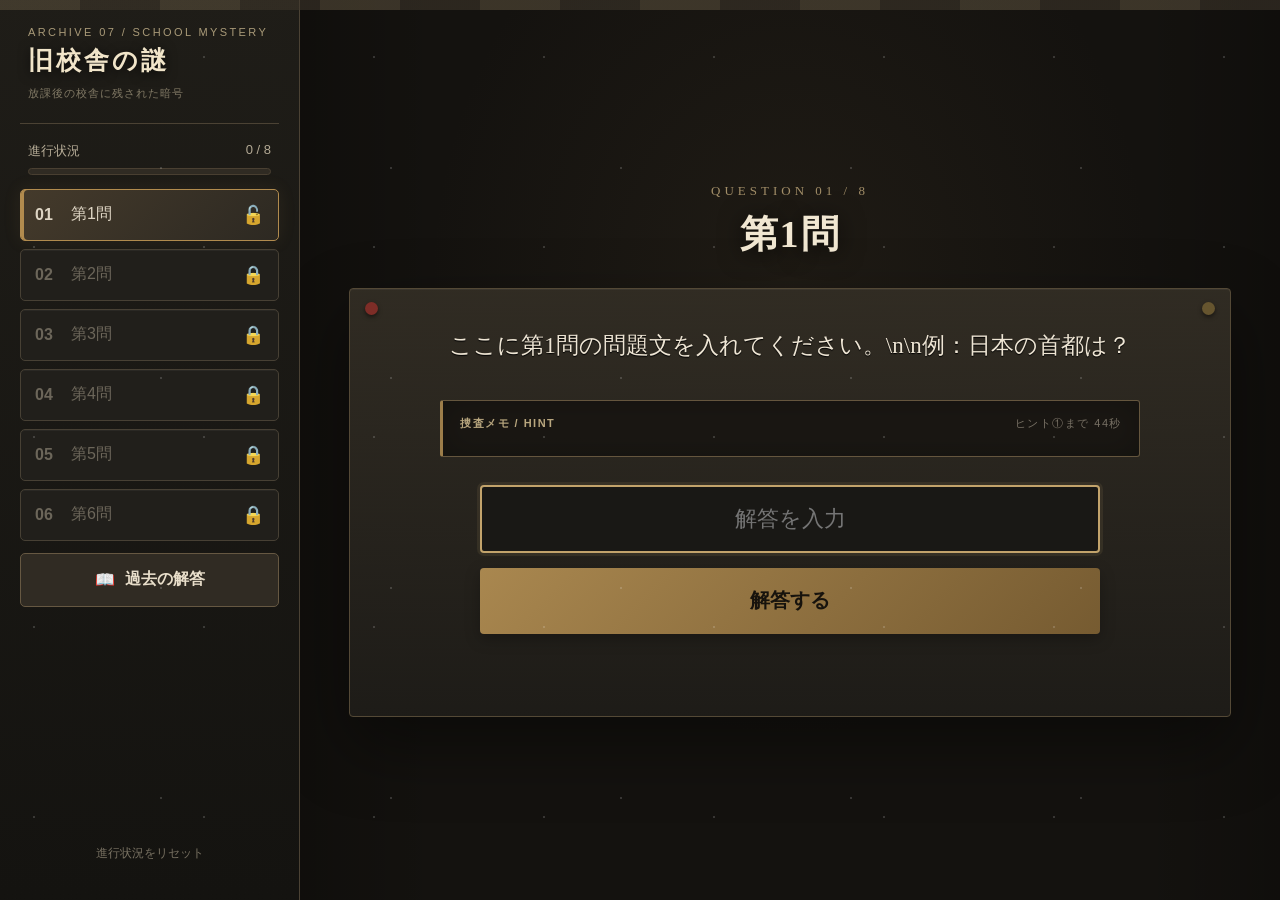
==== index.html @ 762f6b86 "タイトルとサブタイトルを更新し、ヒント機能を追加" ====
<!DOCTYPE html>
<html lang="ja">
<head>
  <meta charset="UTF-8">
  <meta name="viewport" content="width=device-width, initial-scale=1.0, viewport-fit=cover">
  <meta name="apple-mobile-web-app-capable" content="yes">
  <title>旧校舎の謎 — 学園ミステリー脱出ゲーム</title>
  <link rel="stylesheet" href="style.css">
</head>
<body>
  <div class="app">

    <!-- 左サイドバー -->
    <aside class="sidebar">
      <div class="sidebar-title">
        <div class="small-title">ARCHIVE 07 / SCHOOL MYSTERY</div>
        <h1>旧校舎の謎</h1>
        <div class="school-subtitle">放課後の校舎に残された暗号</div>
      </div>

      <div class="progress">
        <div class="progress-text">
          <span>進行状況</span>
          <span id="progressText">0 / 8</span>
        </div>
        <div class="progress-bar">
          <div id="progressBar"></div>
        </div>
      </div>

      <nav id="questionList" class="question-list">
        <!-- JavaScriptで生成 -->
      </nav>

      <button id="answersButton" class="sidebar-button">
        <span>📖</span>
        <span>過去の解答</span>
      </button>

      <button id="resetButton" class="reset-button">
        進行状況をリセット
      </button>
    </aside>

    <!-- メイン画面 -->
    <main class="main">
      <div id="content" class="content">
        <!-- JavaScriptで表示 -->
      </div>
    </main>

  </div>

  <div id="toast" class="toast"></div>

  <script src="script.js"></script>
</body>
</html>
---- style.css ----
* {
  box-sizing: border-box;
  -webkit-tap-highlight-color: transparent;
}

html,
body {
  margin: 0;
  width: 100%;
  height: 100%;
  overflow: hidden;
}

body {
  font-family:
    -apple-system,
    BlinkMacSystemFont,
    "Helvetica Neue",
    "Hiragino Kaku Gothic ProN",
    "Yu Gothic",
    "Meiryo",
    sans-serif;
  background: #11100e;
  color: #f3f5f4;
}

button,
input {
  font: inherit;
}

button {
  cursor: pointer;
  touch-action: manipulation;
}

.app {
  display: flex;
  width: 100vw;
  height: 100vh;
  height: 100dvh;
}

/* =========================
   サイドバー
========================= */

.sidebar {
  width: 290px;
  min-width: 290px;
  height: 100%;
  padding: 28px 20px 20px;
  background: #171d1d;
  border-right: 1px solid #303939;
  display: flex;
  flex-direction: column;
  overflow-y: auto;
}

.sidebar-title {
  padding: 0 8px 22px;
  border-bottom: 1px solid #303939;
}

.small-title {
  font-size: 11px;
  letter-spacing: 2px;
  color: #8d9a98;
  margin-bottom: 6px;
}

.sidebar-title h1 {
  margin: 0;
  font-size: 25px;
  letter-spacing: 2px;
}

.progress {
  padding: 18px 8px 14px;
}

.progress-text {
  display: flex;
  justify-content: space-between;
  color: #aeb9b7;
  font-size: 13px;
  margin-bottom: 8px;
}

.progress-bar {
  height: 7px;
  border-radius: 10px;
  background: #303939;
  overflow: hidden;
}

#progressBar {
  height: 100%;
  width: 0%;
  background: #55c995;
  border-radius: 10px;
  transition: width 0.3s ease;
}

.question-list {
  display: flex;
  flex-direction: column;
  gap: 7px;
}

.question-button {
  width: 100%;
  min-height: 52px;
  padding: 0 14px;
  border: 1px solid #343e3d;
  border-radius: 10px;
  background: #202727;
  color: #e9eeee;
  display: flex;
  align-items: center;
  gap: 11px;
  text-align: left;
  transition: 0.15s;
}

.question-button:active:not(:disabled) {
  transform: scale(0.98);
}

.question-button.selected {
  border-color: #55c995;
  background: #20352e;
}

.question-button.locked {
  color: #6f7a78;
  background: #1b2020;
  cursor: not-allowed;
}

.question-number {
  width: 25px;
  font-weight: 700;
}

.question-status {
  margin-left: auto;
  font-size: 18px;
}

.sidebar-button,
.reset-button {
  width: 100%;
  min-height: 54px;
  border-radius: 10px;
  margin-top: 12px;
}

.sidebar-button {
  border: 1px solid #52615e;
  background: #293231;
  color: #f0f4f3;
  display: flex;
  align-items: center;
  justify-content: center;
  gap: 10px;
  font-weight: 600;
}

.sidebar-button:active {
  transform: scale(0.98);
}

.reset-button {
  margin-top: auto;
  border: none;
  background: transparent;
  color: #788481;
  font-size: 12px;
}

/* =========================
   メイン
========================= */

.main {
  flex: 1;
  height: 100%;
  overflow-y: auto;
  background:
    radial-gradient(circle at 50% 35%, #1b2423 0%, #101414 58%);
}

.content {
  width: min(850px, 90%);
  min-height: 100%;
  margin: 0 auto;
  padding: 50px 0;
  display: flex;
  flex-direction: column;
  justify-content: center;
}

.question-header {
  text-align: center;
  margin-bottom: 35px;
}

.question-label {
  font-size: 13px;
  letter-spacing: 3px;
  color: #7f8d89;
  margin-bottom: 10px;
}

.question-title {
  margin: 0;
  font-size: 38px;
  letter-spacing: 2px;
}

.solved-label {
  display: inline-block;
  margin-top: 14px;
  padding: 7px 15px;
  border-radius: 30px;
  background: #1d4a39;
  color: #73e0ae;
  font-size: 14px;
  font-weight: 700;
}

.question-card {
  border: 1px solid #303b39;
  border-radius: 18px;
  background: rgba(25, 32, 32, 0.9);
  padding: 35px 42px;
  box-shadow: 0 20px 60px rgba(0, 0, 0, 0.2);
}

.problem {
  white-space: pre-wrap;
  text-align: center;
  font-size: 23px;
  line-height: 1.9;
  margin: 0 0 32px;
}

.answer-area {
  max-width: 620px;
  margin: 0 auto;
}

.answer-input {
  width: 100%;
  height: 68px;
  padding: 0 20px;
  border-radius: 12px;
  border: 2px solid #495653;
  outline: none;
  background: #111717;
  color: #ffffff;
  font-size: 22px;
  text-align: center;
}

.answer-input:focus {
  border-color: #55c995;
}

.answer-input:disabled {
  opacity: 1;
  border-color: #55c995;
  background: #17221f;
  color: #eafff4;
  cursor: not-allowed;
}

.submit-button {
  width: 100%;
  height: 66px;
  margin-top: 15px;
  border: none;
  border-radius: 12px;
  background: #55c995;
  color: #07120d;
  font-size: 20px;
  font-weight: 800;
}

.submit-button:active {
  transform: scale(0.985);
}

.submit-button:disabled {
  background: #31483e;
  color: #84968e;
  cursor: not-allowed;
}

.message {
  min-height: 30px;
  margin-top: 17px;
  text-align: center;
  font-size: 16px;
  font-weight: 700;
}

.message.correct {
  color: #6ee5a9;
}

.message.incorrect {
  color: #ff9d9d;
}

.next-button {
  display: block;
  width: 100%;
  height: 62px;
  margin-top: 16px;
  border: 1px solid #55c995;
  border-radius: 12px;
  background: #20352e;
  color: #82e7b4;
  font-size: 18px;
  font-weight: 700;
}

.next-button:active {
  transform: scale(0.985);
}

/* =========================
   過去の解答
========================= */

.answers-page {
  justify-content: flex-start;
}

.page-title {
  text-align: center;
  font-size: 34px;
  margin: 0 0 30px;
}

.answers-list {
  display: flex;
  flex-direction: column;
  gap: 12px;
}

.answer-record {
  padding: 20px 24px;
  border: 1px solid #303b39;
  border-radius: 12px;
  background: #192020;
}

.answer-record-title {
  color: #8f9d99;
  font-size: 13px;
  margin-bottom: 8px;
}

.answer-record-value {
  font-size: 20px;
  font-weight: 700;
  word-break: break-word;
}

.empty-answers {
  text-align: center;
  color: #87918f;
  padding: 60px 20px;
  font-size: 18px;
}

/* =========================
   クリア画面
========================= */

.clear-page {
  text-align: center;
}

.clear-icon {
  font-size: 70px;
  margin-bottom: 15px;
}

.clear-title {
  font-size: 48px;
  margin: 0 0 15px;
  letter-spacing: 4px;
}

.clear-text {
  font-size: 20px;
  line-height: 1.8;
  color: #b8c2bf;
}

/* =========================
   Toast
========================= */

.toast {
  position: fixed;
  left: 50%;
  bottom: 35px;
  transform: translate(-50%, 20px);
  padding: 13px 22px;
  border-radius: 30px;
  background: #293331;
  color: #fff;
  border: 1px solid #465551;
  opacity: 0;
  pointer-events: none;
  transition: 0.25s;
  z-index: 100;
}

.toast.show {
  opacity: 1;
  transform: translate(-50%, 0);
}

/* =========================
   iPad
========================= */

@media (max-width: 900px) {
  .sidebar {
    width: 245px;
    min-width: 245px;
    padding-left: 14px;
    padding-right: 14px;
  }

  .content {
    width: 92%;
  }

  .question-card {
    padding: 28px;
  }

  .question-title {
    font-size: 32px;
  }

  .problem {
    font-size: 20px;
  }
}

/* 縦向きでも一応使用可能 */
@media (orientation: portrait) {
  .sidebar {
    width: 220px;
    min-width: 220px;
  }

  .content {
    padding: 30px 0;
  }

  .question-card {
    padding: 24px;
  }

  .problem {
    font-size: 18px;
  }
}


/* =========================================================
   脱出ゲーム演出アニメーション
========================================================= */

/* ページ切り替え */
.content.page-enter {
  animation: pageEnter 0.42s cubic-bezier(.2,.8,.2,1);
}

@keyframes pageEnter {
  from {
    opacity: 0;
    transform: translateY(18px) scale(.985);
  }
  to {
    opacity: 1;
    transform: translateY(0) scale(1);
  }
}

/* 問題カード登場 */
.question-card.card-enter {
  animation: cardEnter 0.5s cubic-bezier(.16,1,.3,1);
}

@keyframes cardEnter {
  from {
    opacity: 0;
    transform: translateY(28px) scale(.97);
  }
  to {
    opacity: 1;
    transform: translateY(0) scale(1);
  }
}

/* 問題一覧ボタン */
.question-button {
  position: relative;
  overflow: hidden;
}

.question-button::after {
  content: "";
  position: absolute;
  inset: 0;
  background: rgba(255,255,255,.06);
  transform: translateX(-110%);
  transition: transform .25s ease;
}

.question-button:active::after {
  transform: translateX(0);
}

.question-button.just-unlocked {
  animation: unlockButton 0.8s cubic-bezier(.2,1.5,.4,1);
}

@keyframes unlockButton {
  0% {
    transform: scale(.88);
    opacity: .35;
  }
  45% {
    transform: scale(1.08);
  }
  70% {
    transform: scale(.96);
  }
  100% {
    transform: scale(1);
    opacity: 1;
  }
}

/* ロックアイコンの揺れ */
.lock-shake {
  animation: lockShake .65s ease;
}

@keyframes lockShake {
  0%, 100% { transform: rotate(0); }
  15% { transform: rotate(-16deg); }
  30% { transform: rotate(13deg); }
  45% { transform: rotate(-10deg); }
  60% { transform: rotate(7deg); }
  75% { transform: rotate(-3deg); }
}

/* 解錠演出 */
.unlock-overlay {
  position: fixed;
  inset: 0;
  z-index: 200;
  display: flex;
  align-items: center;
  justify-content: center;
  background: rgba(5, 10, 9, .78);
  backdrop-filter: blur(7px);
  animation: overlayIn .25s ease;
}

.unlock-overlay.hide {
  animation: overlayOut .35s ease forwards;
}

@keyframes overlayIn {
  from { opacity: 0; }
  to { opacity: 1; }
}

@keyframes overlayOut {
  from { opacity: 1; }
  to { opacity: 0; }
}

.unlock-box {
  position: relative;
  width: min(520px, 82vw);
  padding: 42px 35px 38px;
  border: 1px solid #4f8c73;
  border-radius: 22px;
  background: linear-gradient(145deg, #17241f, #111817);
  box-shadow:
    0 0 0 1px rgba(85,201,149,.08),
    0 30px 100px rgba(0,0,0,.55),
    0 0 70px rgba(85,201,149,.13);
  text-align: center;
  animation: unlockBox .65s cubic-bezier(.16,1.4,.3,1);
}

@keyframes unlockBox {
  0% {
    opacity: 0;
    transform: scale(.65) translateY(30px);
  }
  60% {
    transform: scale(1.06) translateY(-4px);
  }
  100% {
    opacity: 1;
    transform: scale(1) translateY(0);
  }
}

.unlock-lock {
  position: relative;
  width: 92px;
  height: 110px;
  margin: 0 auto 20px;
}

.lock-body {
  position: absolute;
  left: 17px;
  bottom: 4px;
  width: 58px;
  height: 56px;
  border-radius: 9px;
  background: linear-gradient(145deg, #c7a95d, #80652b);
  box-shadow: inset 0 3px 5px rgba(255,255,255,.3);
}

.lock-shackle {
  position: absolute;
  left: 29px;
  top: 5px;
  width: 34px;
  height: 55px;
  border: 8px solid #b8964d;
  border-bottom: 0;
  border-radius: 20px 20px 0 0;
  transform-origin: 50% 100%;
}

.unlock-lock.open .lock-shackle {
  animation: shackleOpen .65s cubic-bezier(.16,1.3,.3,1) forwards;
}

@keyframes shackleOpen {
  0% {
    transform: rotate(0) translate(0,0);
  }
  55% {
    transform: rotate(-22deg) translate(-1px,-3px);
  }
  100% {
    transform: rotate(-42deg) translate(-5px,-13px);
  }
}

.lock-keyhole {
  position: absolute;
  left: 42px;
  top: 68px;
  width: 8px;
  height: 15px;
  border-radius: 6px;
  background: #263027;
}

.unlock-spark {
  position: absolute;
  inset: -35px;
  pointer-events: none;
}

.unlock-spark span {
  position: absolute;
  left: 50%;
  top: 50%;
  width: 5px;
  height: 18px;
  border-radius: 5px;
  background: #8af0bd;
  opacity: 0;
}

.unlock-spark span:nth-child(1) { --r: 0deg; transform: rotate(0deg) translateY(-75px); }
.unlock-spark span:nth-child(2) { --r: 45deg; transform: rotate(45deg) translateY(-75px); }
.unlock-spark span:nth-child(3) { --r: 90deg; transform: rotate(90deg) translateY(-75px); }
.unlock-spark span:nth-child(4) { --r: 135deg; transform: rotate(135deg) translateY(-75px); }
.unlock-spark span:nth-child(5) { --r: 180deg; transform: rotate(180deg) translateY(-75px); }
.unlock-spark span:nth-child(6) { --r: 225deg; transform: rotate(225deg) translateY(-75px); }
.unlock-spark span:nth-child(7) { --r: 270deg; transform: rotate(270deg) translateY(-75px); }
.unlock-spark span:nth-child(8) { --r: 315deg; transform: rotate(315deg) translateY(-75px); }

.unlock-spark.play span {
  animation: spark .7s ease-out forwards;
}

@keyframes spark {
  0% {
    opacity: 0;
    transform-origin: 0 75px;
  }
  25% {
    opacity: 1;
  }
  100% {
    opacity: 0;
    transform: rotate(var(--r, 0deg)) translateY(-105px);
  }
}

.unlock-title {
  margin: 0;
  color: #86e9b5;
  font-size: 30px;
  letter-spacing: 3px;
}

.unlock-subtitle {
  margin: 12px 0 0;
  color: #c3ceca;
  font-size: 17px;
}

.unlock-next {
  margin-top: 25px;
  color: #778681;
  font-size: 13px;
}

/* 正解時のカード発光 */
.question-card.correct-flash {
  animation: correctFlash .65s ease;
}

@keyframes correctFlash {
  0% {
    box-shadow: 0 0 0 rgba(85,201,149,0);
  }
  35% {
    box-shadow:
      0 0 0 2px rgba(85,201,149,.55),
      0 0 55px rgba(85,201,149,.35);
  }
  100% {
    box-shadow: 0 20px 60px rgba(0,0,0,.2);
  }
}

/* 正解マーク */
.solved-label {
  animation: solvedPop .45s cubic-bezier(.2,1.5,.4,1);
}

@keyframes solvedPop {
  from {
    opacity: 0;
    transform: scale(.5);
  }
  to {
    opacity: 1;
    transform: scale(1);
  }
}

/* 不正解時の揺れ */
.answer-area.wrong {
  animation: wrongShake .38s ease;
}

@keyframes wrongShake {
  0%,100% { transform: translateX(0); }
  20% { transform: translateX(-10px); }
  40% { transform: translateX(9px); }
  60% { transform: translateX(-6px); }
  80% { transform: translateX(4px); }
}

/* 解答確定時の入力欄 */
.answer-input.locked-success {
  animation: inputLock .5s ease;
}

@keyframes inputLock {
  0% { transform: scale(1); }
  45% { transform: scale(1.025); }
  100% { transform: scale(1); }
}

/* 次へボタン */
.next-button {
  animation: nextAppear .45s .1s both cubic-bezier(.2,1.4,.4,1);
}

@keyframes nextAppear {
  from {
    opacity: 0;
    transform: translateY(12px);
  }
  to {
    opacity: 1;
    transform: translateY(0);
  }
}

/* 全問クリア */
.clear-page {
  animation: clearIn .8s cubic-bezier(.16,1,.3,1);
}

@keyframes clearIn {
  from {
    opacity: 0;
    transform: scale(.88);
  }
  to {
    opacity: 1;
    transform: scale(1);
  }
}

.clear-icon {
  animation: clearUnlock 1s cubic-bezier(.16,1.5,.3,1);
}

@keyframes clearUnlock {
  0% { transform: rotate(-20deg) scale(.3); opacity: 0; }
  50% { transform: rotate(12deg) scale(1.15); opacity: 1; }
  100% { transform: rotate(0) scale(1); }
}

/* 小さなパーティクル */
.clear-page::before,
.clear-page::after {
  content: "✦";
  position: fixed;
  color: #72e4ac;
  font-size: 25px;
  animation: floatParticle 2.5s ease-in-out infinite;
}

.clear-page::before {
  left: 25%;
  top: 28%;
}

.clear-page::after {
  right: 25%;
  top: 40%;
  animation-delay: .8s;
}

@keyframes floatParticle {
  0%,100% {
    opacity: .2;
    transform: translateY(0) rotate(0);
  }
  50% {
    opacity: 1;
    transform: translateY(-22px) rotate(25deg);
  }
}

/* 動きを減らす設定の端末にも配慮 */
@media (prefers-reduced-motion: reduce) {
  *,
  *::before,
  *::after {
    animation-duration: .01ms !important;
    animation-iteration-count: 1 !important;
    transition-duration: .01ms !important;
  }
}


/* =========================================================
   SCHOOL MYSTERY THEME — 旧校舎・放課後
========================================================= */
body {
  color: #efe8d8;
  background:
    radial-gradient(circle at 76% 22%, rgba(130, 105, 55, .12), transparent 24%),
    linear-gradient(rgba(20,18,15,.78), rgba(14,13,12,.92)),
    repeating-linear-gradient(0deg, rgba(255,255,255,.018) 0 1px, transparent 1px 5px),
    #15130f;
}

.app {
  position: relative;
}

.app::before {
  content: "";
  position: fixed;
  inset: 0;
  pointer-events: none;
  z-index: 50;
  opacity: .16;
  background:
    radial-gradient(circle at 20% 30%, #fff 0 1px, transparent 1.5px),
    radial-gradient(circle at 70% 80%, #fff 0 1px, transparent 1.5px);
  background-size: 170px 190px, 230px 210px;
  mix-blend-mode: screen;
}

.sidebar {
  width: 300px;
  min-width: 300px;
  padding: 26px 20px 20px;
  background:
    linear-gradient(180deg, rgba(31,29,24,.98), rgba(20,19,16,.98)),
    repeating-linear-gradient(90deg, rgba(255,255,255,.02) 0 2px, transparent 2px 7px);
  border-right: 1px solid #4b4234;
  box-shadow: 12px 0 35px rgba(0,0,0,.24);
}

.sidebar-title {
  padding: 0 8px 20px;
  border-bottom: 1px solid #4b4234;
}

.small-title {
  color: #a99a78;
  letter-spacing: 2.4px;
}

.sidebar-title h1 {
  color: #f1e5c9;
  font-family: Georgia, "Yu Mincho", serif;
  letter-spacing: 3px;
  text-shadow: 0 2px 12px rgba(0,0,0,.7);
}

.school-subtitle {
  margin-top: 8px;
  color: #817965;
  font-size: 11px;
  letter-spacing: 1px;
  line-height: 1.6;
}

.progress-text {
  color: #b4aa95;
}

.progress-bar {
  background: #302b23;
  border: 1px solid #4a4032;
}

#progressBar {
  background: linear-gradient(90deg, #9a7943, #c5a765);
}

.question-list {
  gap: 8px;
}

.question-button {
  border-color: #474034;
  border-radius: 5px;
  background:
    linear-gradient(135deg, rgba(48,44,36,.96), rgba(32,30,26,.96));
  color: #ded5c4;
  box-shadow: inset 0 1px rgba(255,255,255,.04);
}

.question-button.selected {
  border-color: #b18b4e;
  background: linear-gradient(135deg, #443a2b, #2d2922);
  box-shadow: inset 3px 0 #b18b4e, 0 0 18px rgba(177,139,78,.10);
}

.question-button.locked {
  color: #6c665a;
  background: #211f1b;
}

.question-status {
  filter: grayscale(.2);
}

.sidebar-button {
  border-color: #665842;
  border-radius: 5px;
  background: #302b23;
  color: #e8deca;
}

.reset-button {
  color: #777061;
}

.main {
  position: relative;
  background:
    radial-gradient(ellipse at 50% 32%, rgba(83,69,47,.18), transparent 52%),
    linear-gradient(90deg, rgba(0,0,0,.22), transparent 14%, transparent 86%, rgba(0,0,0,.22)),
    #14120f;
}

.main::before {
  content: "";
  position: fixed;
  left: 0;
  right: 0;
  top: 0;
  height: 10px;
  background: repeating-linear-gradient(90deg, #5c513e 0 80px, #40382d 80px 160px);
  opacity: .55;
  pointer-events: none;
}

.content {
  width: min(900px, 90%);
  padding: 55px 0;
}

.question-header {
  margin-bottom: 28px;
}

.question-label {
  color: #a28e68;
  letter-spacing: 4px;
  font-family: Georgia, serif;
}

.question-title {
  color: #f1e7d2;
  font-family: Georgia, "Yu Mincho", serif;
  text-shadow: 0 3px 25px rgba(0,0,0,.7);
}

.question-card {
  position: relative;
  border: 1px solid #544936;
  border-radius: 4px;
  background:
    linear-gradient(rgba(50,45,36,.94), rgba(30,28,24,.97)),
    repeating-linear-gradient(0deg, rgba(255,255,255,.025) 0 1px, transparent 1px 4px);
  box-shadow: 0 28px 70px rgba(0,0,0,.42), inset 0 1px rgba(255,255,255,.05);
}

.question-card::before,
.question-card::after {
  content: "";
  position: absolute;
  width: 13px;
  height: 13px;
  border-radius: 50%;
  background: #7d2d27;
  box-shadow: 0 2px 4px rgba(0,0,0,.5);
}
.question-card::before { top: 13px; left: 15px; }
.question-card::after { top: 13px; right: 15px; background: #66552f; }

.problem {
  color: #eee5d4;
  font-family: "Yu Mincho", "Hiragino Mincho ProN", serif;
  text-shadow: 0 1px 1px #000;
}

.answer-input {
  border-color: #665842;
  border-radius: 4px;
  background: #191815;
  color: #f4ead7;
}

.answer-input:focus {
  border-color: #c2a36b;
  box-shadow: 0 0 0 3px rgba(194,163,107,.10);
}

.answer-input:disabled {
  border-color: #8d7445;
  background: #24211b;
  color: #e9dcbf;
}

.submit-button {
  border-radius: 4px;
  background: linear-gradient(135deg, #a9874f, #765b31);
  color: #17130d;
  box-shadow: 0 5px 15px rgba(0,0,0,.25);
}

.submit-button:disabled {
  background: #48402f;
  color: #94886f;
}

.message.correct { color: #d6c184; }
.message.incorrect { color: #d98c83; }

.next-button {
  border-color: #9d7d4a;
  border-radius: 4px;
  background: #332c21;
  color: #d8bf8b;
}

.solved-label {
  border-radius: 3px;
  background: #403725;
  color: #d5bb82;
}

.hint-panel {
  margin: 0 auto 28px;
  max-width: 700px;
  padding: 15px 17px;
  border: 1px solid #65563e;
  border-left: 3px solid #9c7d4a;
  border-radius: 3px;
  background: rgba(22,20,16,.82);
  box-shadow: inset 0 0 30px rgba(0,0,0,.22);
}

.hint-status-row {
  display: flex;
  justify-content: space-between;
  gap: 12px;
  align-items: center;
  color: #9e917b;
  font-size: 11px;
  letter-spacing: 1.5px;
}

.hint-status-label {
  font-weight: 800;
  color: #b9a77f;
}

.hint-timer {
  color: #777064;
  font-variant-numeric: tabular-nums;
}

.hint-area {
  display: flex;
  flex-direction: column;
  gap: 10px;
  margin-top: 10px;
}

.hint-box {
  padding: 12px 14px;
  border: 1px dashed #716043;
  background: rgba(69,57,38,.22);
  animation: hintReveal .55s cubic-bezier(.2,.9,.2,1);
}

.hint-box.hint-two {
  border-color: #86674b;
  background: rgba(73,48,38,.24);
}

.hint-heading {
  display: flex;
  align-items: center;
  gap: 7px;
  color: #d1b77f;
  font-weight: 800;
  font-size: 13px;
}

.hint-two .hint-heading {
  color: #d5a58c;
}

.hint-time {
  margin-left: auto;
  font-size: 10px;
  font-weight: 500;
  color: #817764;
}

.hint-text {
  margin-top: 7px;
  color: #d5cbb8;
  line-height: 1.7;
  font-size: 14px;
}

@keyframes hintReveal {
  from { opacity: 0; transform: translateY(-8px); }
  to { opacity: 1; transform: translateY(0); }
}

.unlock-overlay {
  background: rgba(9,8,7,.86);
}

.unlock-box {
  border-color: #8c7146;
  border-radius: 5px;
  background: linear-gradient(145deg, #30291f, #171511);
  box-shadow: 0 30px 100px rgba(0,0,0,.75), 0 0 70px rgba(161,126,68,.10);
}

.unlock-title {
  color: #d2b579;
  font-family: Georgia, serif;
  letter-spacing: 3px;
}

.unlock-subtitle,
.unlock-next {
  color: #b8aa91;
}

.clear-page .clear-title {
  color: #e3cf9f;
  font-family: Georgia, "Yu Mincho", serif;
}
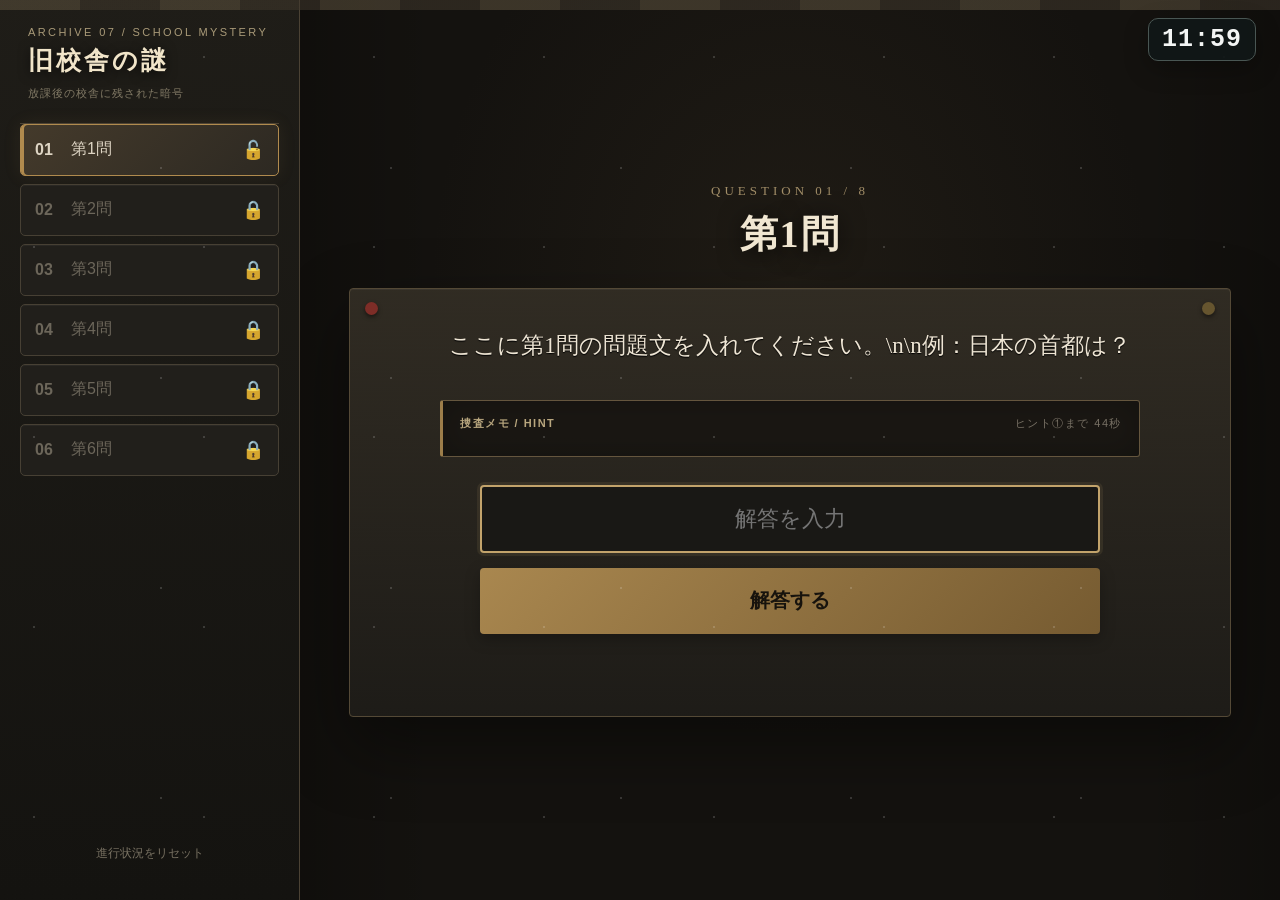
==== commit 9a62bcc0: "ゲームタイマー機能を追加し、進行状況表示を削除" ====
--- a/index.html
+++ b/index.html
@@ -9,6 +9,7 @@
 </head>
 <body>
   <div class="app">
+    <div id="gameTimer" class="game-timer" aria-label="残り時間">12:00</div>
 
     <!-- 左サイドバー -->
     <aside class="sidebar">
@@ -18,24 +19,9 @@
         <div class="school-subtitle">放課後の校舎に残された暗号</div>
       </div>
 
-      <div class="progress">
-        <div class="progress-text">
-          <span>進行状況</span>
-          <span id="progressText">0 / 8</span>
-        </div>
-        <div class="progress-bar">
-          <div id="progressBar"></div>
-        </div>
-      </div>
-
       <nav id="questionList" class="question-list">
         <!-- JavaScriptで生成 -->
       </nav>
-
-      <button id="answersButton" class="sidebar-button">
-        <span>📖</span>
-        <span>過去の解答</span>
-      </button>
 
       <button id="resetButton" class="reset-button">
         進行状況をリセット
--- a/style.css
+++ b/style.css
@@ -34,6 +34,32 @@
   touch-action: manipulation;
 }
 
+.game-timer {
+  position: fixed;
+  top: 18px;
+  right: 24px;
+  z-index: 80;
+  min-width: 108px;
+  padding: 8px 12px;
+  border: 1px solid #495653;
+  border-radius: 10px;
+  background: rgba(17, 23, 23, 0.92);
+  color: #f3f5f4;
+  font-family: "Courier New", monospace;
+  font-size: 25px;
+  font-weight: 800;
+  line-height: 1;
+  letter-spacing: 1px;
+  text-align: center;
+  box-shadow: 0 8px 24px rgba(0,0,0,.28);
+  transition: color .2s, border-color .2s;
+}
+
+.game-timer.warning {
+  color: #ff5f5f;
+  border-color: #9d3d3d;
+}
+
 .app {
   display: flex;
   width: 100vw;
@@ -75,32 +101,6 @@
   letter-spacing: 2px;
 }
 
-.progress {
-  padding: 18px 8px 14px;
-}
-
-.progress-text {
-  display: flex;
-  justify-content: space-between;
-  color: #aeb9b7;
-  font-size: 13px;
-  margin-bottom: 8px;
-}
-
-.progress-bar {
-  height: 7px;
-  border-radius: 10px;
-  background: #303939;
-  overflow: hidden;
-}
-
-#progressBar {
-  height: 100%;
-  width: 0%;
-  background: #55c995;
-  border-radius: 10px;
-  transition: width 0.3s ease;
-}
 
 .question-list {
   display: flex;
@@ -329,52 +329,6 @@
 
 .next-button:active {
   transform: scale(0.985);
-}
-
-/* =========================
-   過去の解答
-========================= */
-
-.answers-page {
-  justify-content: flex-start;
-}
-
-.page-title {
-  text-align: center;
-  font-size: 34px;
-  margin: 0 0 30px;
-}
-
-.answers-list {
-  display: flex;
-  flex-direction: column;
-  gap: 12px;
-}
-
-.answer-record {
-  padding: 20px 24px;
-  border: 1px solid #303b39;
-  border-radius: 12px;
-  background: #192020;
-}
-
-.answer-record-title {
-  color: #8f9d99;
-  font-size: 13px;
-  margin-bottom: 8px;
-}
-
-.answer-record-value {
-  font-size: 20px;
-  font-weight: 700;
-  word-break: break-word;
-}
-
-.empty-answers {
-  text-align: center;
-  color: #87918f;
-  padding: 60px 20px;
-  font-size: 18px;
 }
 
 /* =========================
@@ -427,6 +381,16 @@
   transform: translate(-50%, 0);
 }
 
+@media (max-width: 600px) {
+  .game-timer {
+    top: 10px;
+    right: 12px;
+    min-width: 94px;
+    padding: 7px 9px;
+    font-size: 21px;
+  }
+}
+
 /* =========================
    iPad
 ========================= */
@@ -899,6 +863,32 @@
     #15130f;
 }
 
+.game-timer {
+  position: fixed;
+  top: 18px;
+  right: 24px;
+  z-index: 80;
+  min-width: 108px;
+  padding: 8px 12px;
+  border: 1px solid #495653;
+  border-radius: 10px;
+  background: rgba(17, 23, 23, 0.92);
+  color: #f3f5f4;
+  font-family: "Courier New", monospace;
+  font-size: 25px;
+  font-weight: 800;
+  line-height: 1;
+  letter-spacing: 1px;
+  text-align: center;
+  box-shadow: 0 8px 24px rgba(0,0,0,.28);
+  transition: color .2s, border-color .2s;
+}
+
+.game-timer.warning {
+  color: #ff5f5f;
+  border-color: #9d3d3d;
+}
+
 .app {
   position: relative;
 }
@@ -953,18 +943,6 @@
   line-height: 1.6;
 }
 
-.progress-text {
-  color: #b4aa95;
-}
-
-.progress-bar {
-  background: #302b23;
-  border: 1px solid #4a4032;
-}
-
-#progressBar {
-  background: linear-gradient(90deg, #9a7943, #c5a765);
-}
 
 .question-list {
   gap: 8px;
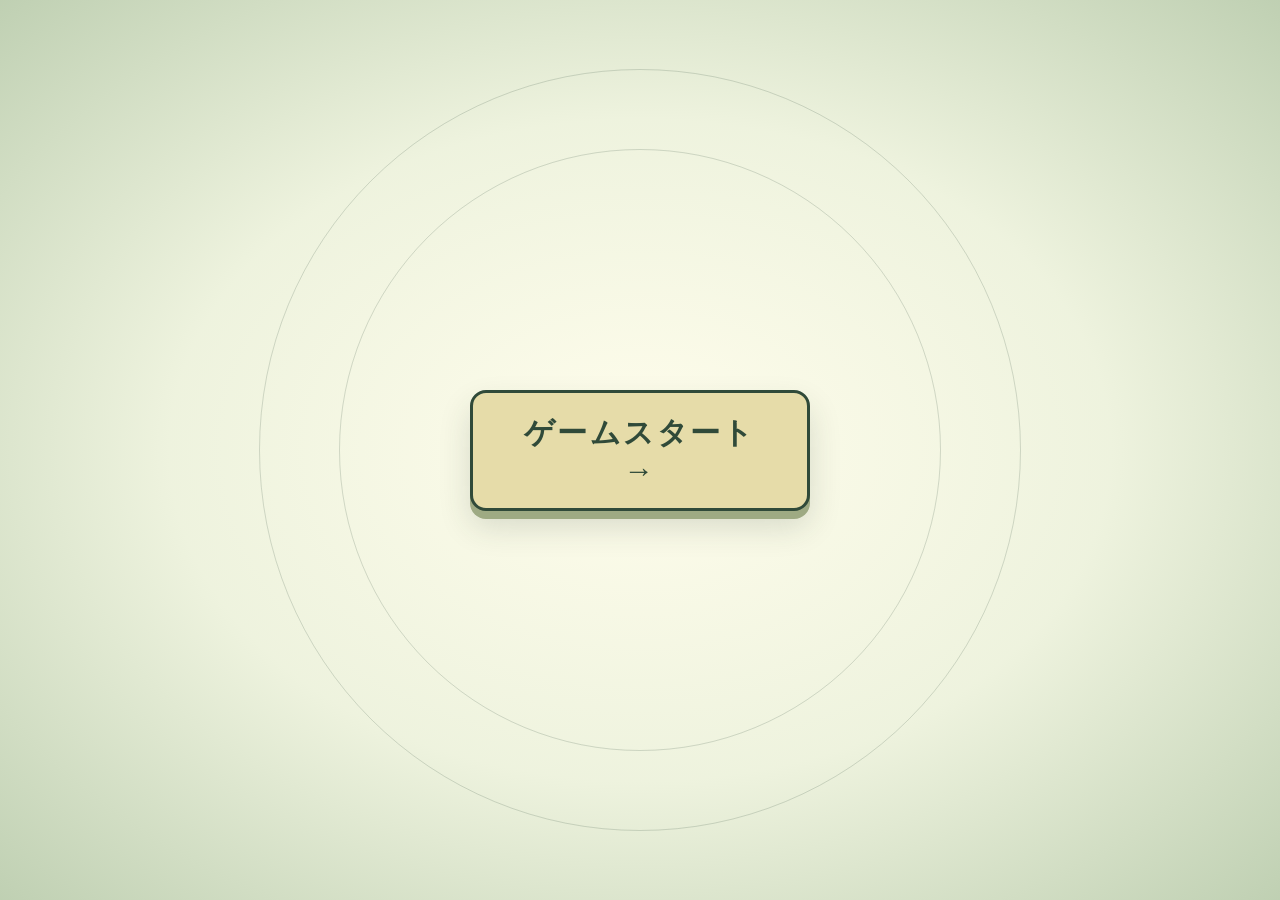
==== commit 2880e100: "ゲーム画面とスタート画面を追加し、進行状況表示を更新" ====
--- a/index.html
+++ b/index.html
@@ -4,41 +4,34 @@
   <meta charset="UTF-8">
   <meta name="viewport" content="width=device-width, initial-scale=1.0, viewport-fit=cover">
   <meta name="apple-mobile-web-app-capable" content="yes">
-  <title>旧校舎の謎 — 学園ミステリー脱出ゲーム</title>
-  <link rel="stylesheet" href="style.css">
+  <title>旧校舎の謎 — スタート</title>
+  <style>
+    * { box-sizing: border-box; }
+    html, body { width: 100%; min-height: 100%; margin: 0; }
+    body {
+      min-height: 100svh; display: grid; place-items: center; padding: 24px;
+      background: radial-gradient(ellipse at center, rgba(255,253,235,.96) 0%, rgba(237,242,220,.94) 52%, rgba(190,207,177,.98) 100%);
+      font-family: -apple-system, BlinkMacSystemFont, "Hiragino Kaku Gothic ProN", "Yu Gothic", sans-serif;
+      overflow: hidden;
+    }
+    body::before, body::after { content: ""; position: fixed; pointer-events: none; border: 1px solid rgba(48,74,57,.18); border-radius: 50%; }
+    body::before { width: min(88vw, 760px); aspect-ratio: 1; }
+    body::after { width: min(70vw, 600px); aspect-ratio: 1; }
+    .start-button {
+      position: relative; z-index: 1; width: min(82vw, 340px); min-height: 86px;
+      padding: 20px 28px; border: 3px solid #304a39; border-radius: 16px;
+      background: #e6dca9; color: #304a39; font-size: clamp(22px, 4vw, 30px);
+      font-weight: 800; letter-spacing: .08em; cursor: pointer;
+      box-shadow: 0 8px 0 #9eaa83, 0 16px 32px rgba(37,57,43,.16);
+      transition: transform .18s ease, box-shadow .18s ease, background .18s ease;
+      -webkit-tap-highlight-color: transparent;
+    }
+    .start-button:hover { background: #f4eac0; transform: translateY(-3px); box-shadow: 0 11px 0 #9eaa83, 0 20px 36px rgba(37,57,43,.18); }
+    .start-button:active { transform: translateY(5px); box-shadow: 0 3px 0 #9eaa83; }
+    .start-button:focus-visible { outline: 4px solid #527aab; outline-offset: 6px; }
+  </style>
 </head>
 <body>
-  <div class="app">
-    <div id="gameTimer" class="game-timer" aria-label="残り時間">12:00</div>
-
-    <!-- 左サイドバー -->
-    <aside class="sidebar">
-      <div class="sidebar-title">
-        <div class="small-title">ARCHIVE 07 / SCHOOL MYSTERY</div>
-        <h1>旧校舎の謎</h1>
-        <div class="school-subtitle">放課後の校舎に残された暗号</div>
-      </div>
-
-      <nav id="questionList" class="question-list">
-        <!-- JavaScriptで生成 -->
-      </nav>
-
-      <button id="resetButton" class="reset-button">
-        進行状況をリセット
-      </button>
-    </aside>
-
-    <!-- メイン画面 -->
-    <main class="main">
-      <div id="content" class="content">
-        <!-- JavaScriptで表示 -->
-      </div>
-    </main>
-
-  </div>
-
-  <div id="toast" class="toast"></div>
-
-  <script src="script.js"></script>
+  <button class="start-button" type="button" onclick="location.href='game.html'">ゲームスタート　→</button>
 </body>
 </html>
